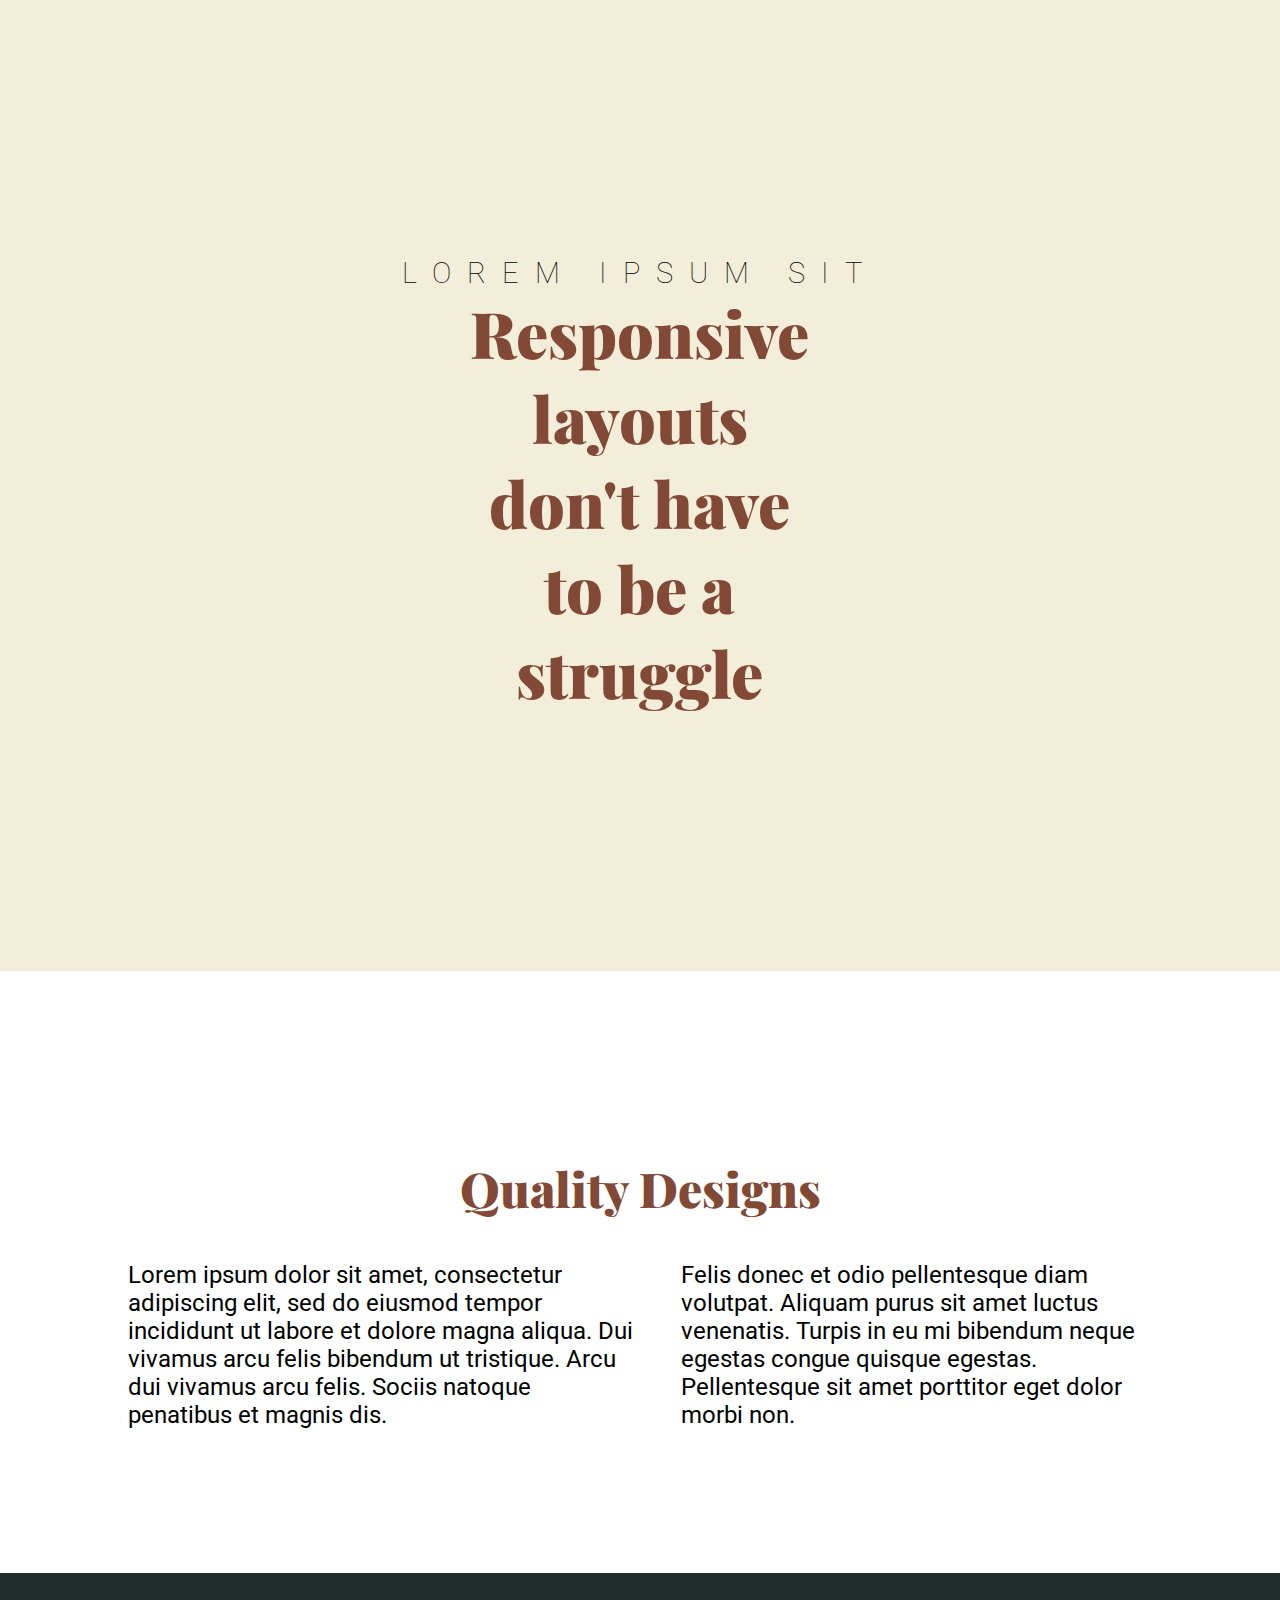
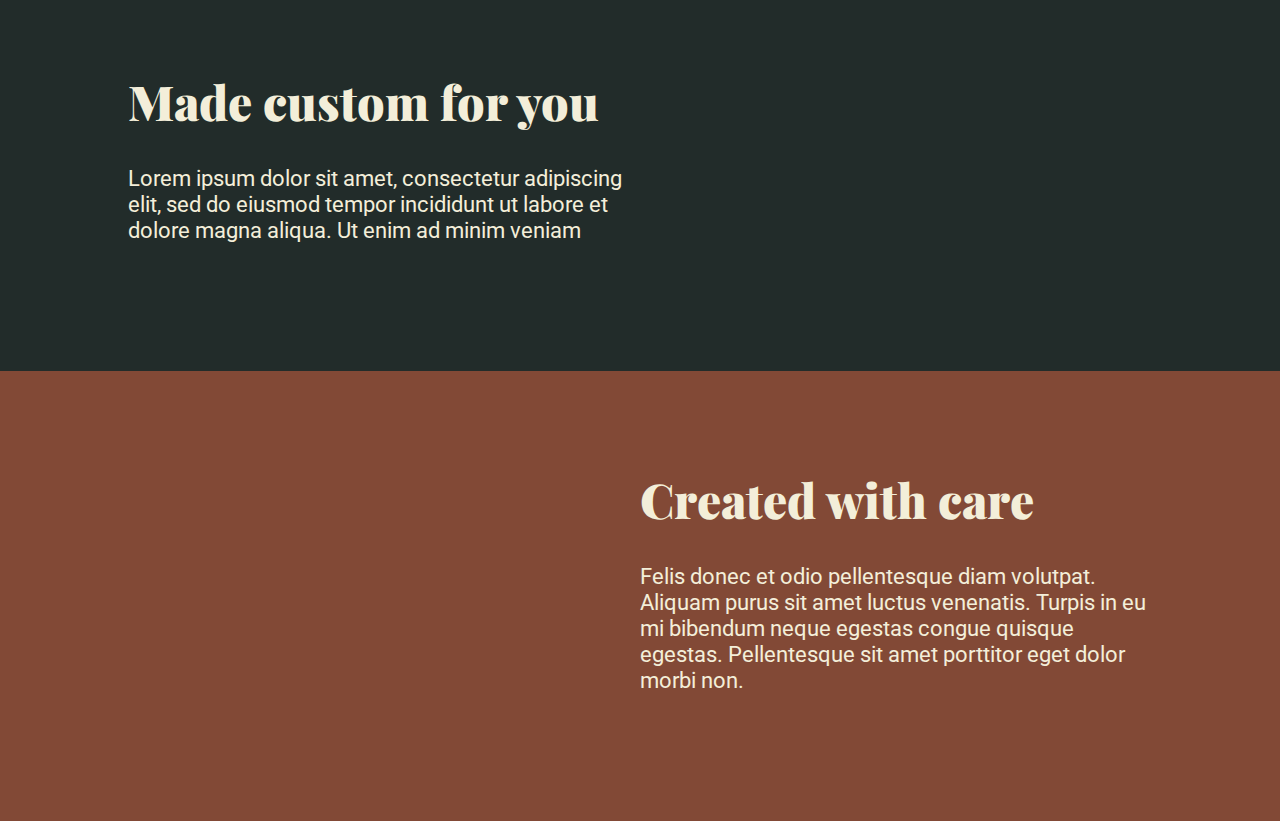
==== chellenge 07/index.html @ fa702c60 "conquer css all current file" ====
<!DOCTYPE html>
<html lang="en">
  <head>
    <meta charset="UTF-8" />
    <meta name="viewport" content="width=device-width, initial-scale=1.0" />
    <title>chellenge 04</title>
    <link rel="preconnect" href="https://fonts.googleapis.com" />
    <link rel="preconnect" href="https://fonts.gstatic.com" crossorigin />
    <link
      href="https://fonts.googleapis.com/css2?family=Playfair+Display:ital,wght@0,400..900;1,400..900&family=Roboto:ital,wght@0,100;0,300;0,400;0,500;0,700;0,900;1,100;1,300;1,400;1,500;1,700;1,900&display=swap"
      rel="stylesheet"
    />
    <link rel="stylesheet" href="style.css" />
  </head>
  <body>
    <div class="Q-1">
      <div class="container">
        <h4>lorem ipsum sit</h4>
        <h1>Responsive layouts don't have to be a struggle</h1>
      </div>
    </div>
    <div class="Q-2">
      <div class="container">
        <h2 class="heading-2">Quality Designs</h2>
        <div class="hero row">
          <p class="hero__text--1">
            Lorem ipsum dolor sit amet, consectetur adipiscing elit, sed do
            eiusmod tempor incididunt ut labore et dolore magna aliqua. Dui
            vivamus arcu felis bibendum ut tristique. Arcu dui vivamus arcu
            felis. Sociis natoque penatibus et magnis dis.
          </p>
          <p class="hero__text--2">
            Felis donec et odio pellentesque diam volutpat. Aliquam purus sit
            amet luctus venenatis. Turpis in eu mi bibendum neque egestas congue
            quisque egestas. Pellentesque sit amet porttitor eget dolor morbi
            non.
          </p>
        </div>
      </div>
    </div>
    <div class="Q-3">
      <div class="container padding">
        <div class="background row">
          <div class="half--1">
            <p class="title color-1">Made custom for you</p>
            <p class="text color-1">
              Lorem ipsum dolor sit amet, consectetur adipiscing elit, sed do
              eiusmod tempor incididunt ut labore et dolore magna aliqua. Ut
              enim ad minim veniam
            </p>
          </div>

          <img src="/image-01.jpg" alt="" />
        </div>
      </div>
    </div>
    <div class="Q-4">
      <div class="container padding">
        <div class="box row">
          <img src="/image-02.jpg" alt="" />

          <div class="half--2">
            <p class="title color-1">Created with care</p>
            <p class="text color-1">
              Felis donec et odio pellentesque diam volutpat. Aliquam purus sit
              amet luctus venenatis. Turpis in eu mi bibendum neque egestas
              congue quisque egestas. Pellentesque sit amet porttitor eget dolor
              morbi non.
            </p>
          </div>
        </div>
      </div>
    </div>
  </body>
</html>
---- chellenge 07/style.css ----
*::before,
*::after {
  box-sizing: content-box;
}
* {
  margin: 0;
  padding: 0;
}

.container {
  width: 80%;
  max-width: 1100px;
  margin: 0 auto;
}
.row {
  display: flex;
  justify-content: space-between;
  /* gap: 2rem; */
  align-items: center;
}
.Q-1 {
  background-color: #f3eed9;
  padding: 16em;
  text-align: center;
}
h4 {
  font-size: 1rem;
  font-weight: lighter;
  font-family: "Roboto", sans-serif;
  letter-spacing: 1rem;
  font-size: 1.8rem;
  text-transform: uppercase;
}
h1 {
  color: #824936;
  font-family: "Playfair Display", serif;
  font-size: 4rem;
  padding: 0 2em;
  font-weight: 900;
}
.heading-2 {
  text-align: center;
  padding: 2.56rem;
  font-size: 3rem;
  font-family: "Playfair Display", serif;
  font-weight: 900;
  color: #824936;
}
.Q-2 {
  padding: 6em 0;
  font-size: 1.5rem;
}
.hero__text--1 {
  width: 50%;
  font-family: "Roboto", sans-serif;
  font-size: 1.3125;
}
.hero__text--2 {
  width: 46%;
  font-family: "Roboto", sans-serif;
  font-size: 1.3125;
}
/* Q_3 */
.Q-3 {
  background-color: #222c2a;
}
.padding {
  padding: 6em 0;
}
.title {
  font-family: "Playfair Display", serif;
  font-size: 3rem;
  font-weight: 900;
}
.text {
  font-family: "Roboto", sans-serif;
  font-size: 1.4rem;
  padding: 2rem 0;
}
.half--1 {
  width: 50%;
}
.color-1 {
  color: #f3eed9;
}
/* Q_4 */
.Q-4 {
  background-color: #824936;
}
.half--2 {
  width: 50%;
}
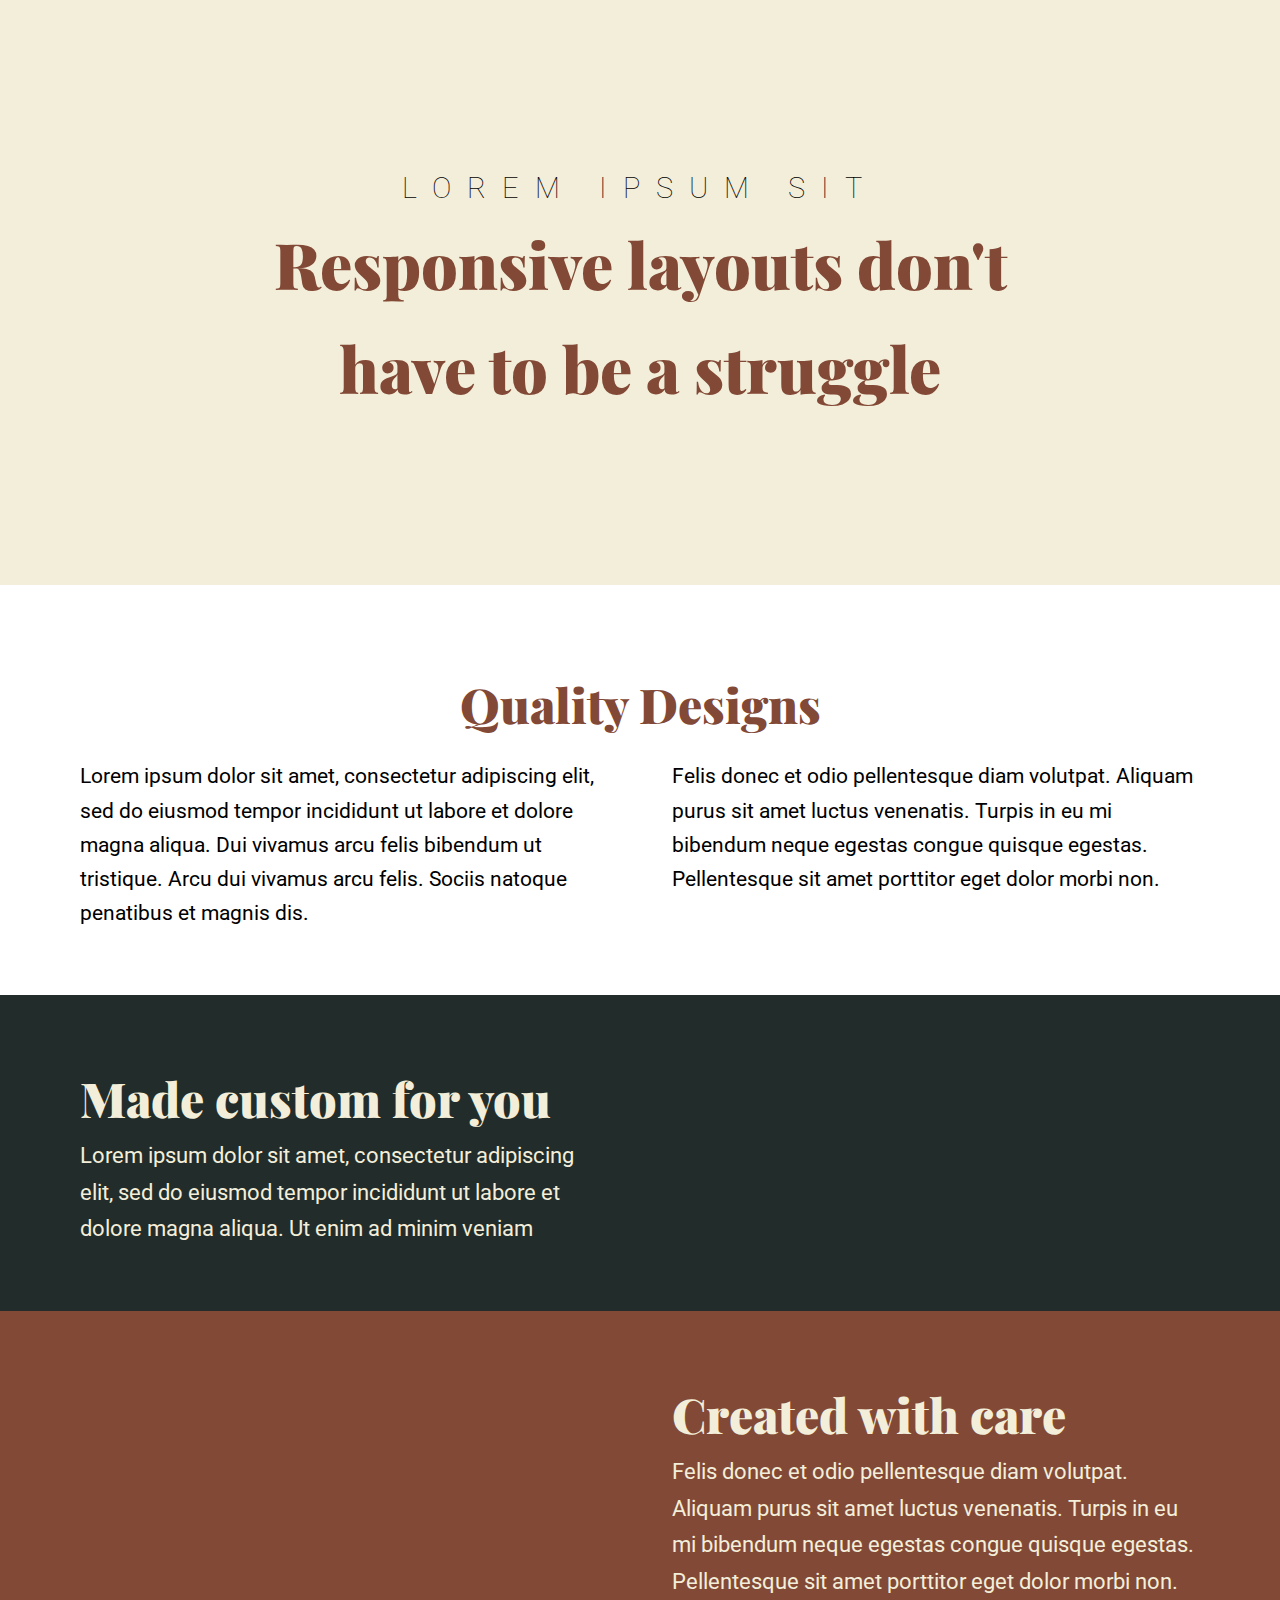
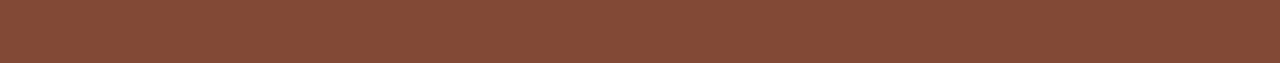
==== commit 900a9fe8: "css course complete" ====
--- a/chellenge 07/index.html
+++ b/chellenge 07/index.html
@@ -23,25 +23,29 @@
       <div class="container">
         <h2 class="heading-2">Quality Designs</h2>
         <div class="hero row">
-          <p class="hero__text--1">
-            Lorem ipsum dolor sit amet, consectetur adipiscing elit, sed do
-            eiusmod tempor incididunt ut labore et dolore magna aliqua. Dui
-            vivamus arcu felis bibendum ut tristique. Arcu dui vivamus arcu
-            felis. Sociis natoque penatibus et magnis dis.
-          </p>
-          <p class="hero__text--2">
-            Felis donec et odio pellentesque diam volutpat. Aliquam purus sit
-            amet luctus venenatis. Turpis in eu mi bibendum neque egestas congue
-            quisque egestas. Pellentesque sit amet porttitor eget dolor morbi
-            non.
-          </p>
+          <div class="col">
+            <p class="">
+              Lorem ipsum dolor sit amet, consectetur adipiscing elit, sed do
+              eiusmod tempor incididunt ut labore et dolore magna aliqua. Dui
+              vivamus arcu felis bibendum ut tristique. Arcu dui vivamus arcu
+              felis. Sociis natoque penatibus et magnis dis.
+            </p>
+          </div>
+          <div class="col">
+            <p class="">
+              Felis donec et odio pellentesque diam volutpat. Aliquam purus sit
+              amet luctus venenatis. Turpis in eu mi bibendum neque egestas
+              congue quisque egestas. Pellentesque sit amet porttitor eget dolor
+              morbi non.
+            </p>
+          </div>
         </div>
       </div>
     </div>
     <div class="Q-3">
       <div class="container padding">
         <div class="background row">
-          <div class="half--1">
+          <div class="col">
             <p class="title color-1">Made custom for you</p>
             <p class="text color-1">
               Lorem ipsum dolor sit amet, consectetur adipiscing elit, sed do
@@ -50,16 +54,18 @@
             </p>
           </div>
 
-          <img src="/image-01.jpg" alt="" />
+          <div class="col">
+            <img src="/image-01.jpg" alt="" />
+          </div>
         </div>
       </div>
     </div>
     <div class="Q-4">
       <div class="container padding">
         <div class="box row">
-          <img src="/image-02.jpg" alt="" />
+          <div class="col"><img src="/image-02.jpg" alt="" /></div>
 
-          <div class="half--2">
+          <div class="col">
             <p class="title color-1">Created with care</p>
             <p class="text color-1">
               Felis donec et odio pellentesque diam volutpat. Aliquam purus sit
--- a/chellenge 07/style.css
+++ b/chellenge 07/style.css
@@ -1,27 +1,41 @@
+:root {
+  --white: red;
+}
+
 *::before,
 *::after {
   box-sizing: content-box;
 }
 * {
+  line-height: 1.632;
   margin: 0;
   padding: 0;
 }
 
 .container {
-  width: 80%;
-  max-width: 1100px;
+  width: 100%;
+  max-width: 1120px;
   margin: 0 auto;
 }
 .row {
   display: flex;
   justify-content: space-between;
-  /* gap: 2rem; */
-  align-items: center;
+
+  /* align-items: center; */
+}
+h1 {
+  margin: 0;
+}
+img {
+  max-width: 100%;
 }
 .Q-1 {
   background-color: #f3eed9;
-  padding: 16em;
+  /* padding: 16em; */
+  min-height: 65vh;
   text-align: center;
+  display: flex;
+  align-items: center;
 }
 h4 {
   font-size: 1rem;
@@ -40,53 +54,47 @@
 }
 .heading-2 {
   text-align: center;
-  padding: 2.56rem;
+  padding: 1rem 0;
   font-size: 3rem;
   font-family: "Playfair Display", serif;
   font-weight: 900;
   color: #824936;
 }
 .Q-2 {
-  padding: 6em 0;
-  font-size: 1.5rem;
+  padding: 4em 0;
 }
-.hero__text--1 {
-  width: 50%;
-  font-family: "Roboto", sans-serif;
-  font-size: 1.3125;
-}
-.hero__text--2 {
-  width: 46%;
-  font-family: "Roboto", sans-serif;
-  font-size: 1.3125;
-}
+
 /* Q_3 */
 .Q-3 {
   background-color: #222c2a;
 }
 .padding {
-  padding: 6em 0;
+  padding: 4em 0;
 }
 .title {
   font-family: "Playfair Display", serif;
   font-size: 3rem;
   font-weight: 900;
+  margin: 0;
 }
 .text {
   font-family: "Roboto", sans-serif;
   font-size: 1.4rem;
-  padding: 2rem 0;
+  /* padding: 2rem 0; */
 }
-.half--1 {
-  width: 50%;
+.col {
+  width: 100%;
+  font-family: "Roboto", sans-serif;
+  font-size: 1.3125rem;
+}
+.col + .col {
+  margin-left: 3em;
 }
 .color-1 {
   color: #f3eed9;
+  /* color: var(--white); */
 }
 /* Q_4 */
 .Q-4 {
   background-color: #824936;
 }
-.half--2 {
-  width: 50%;
-}
